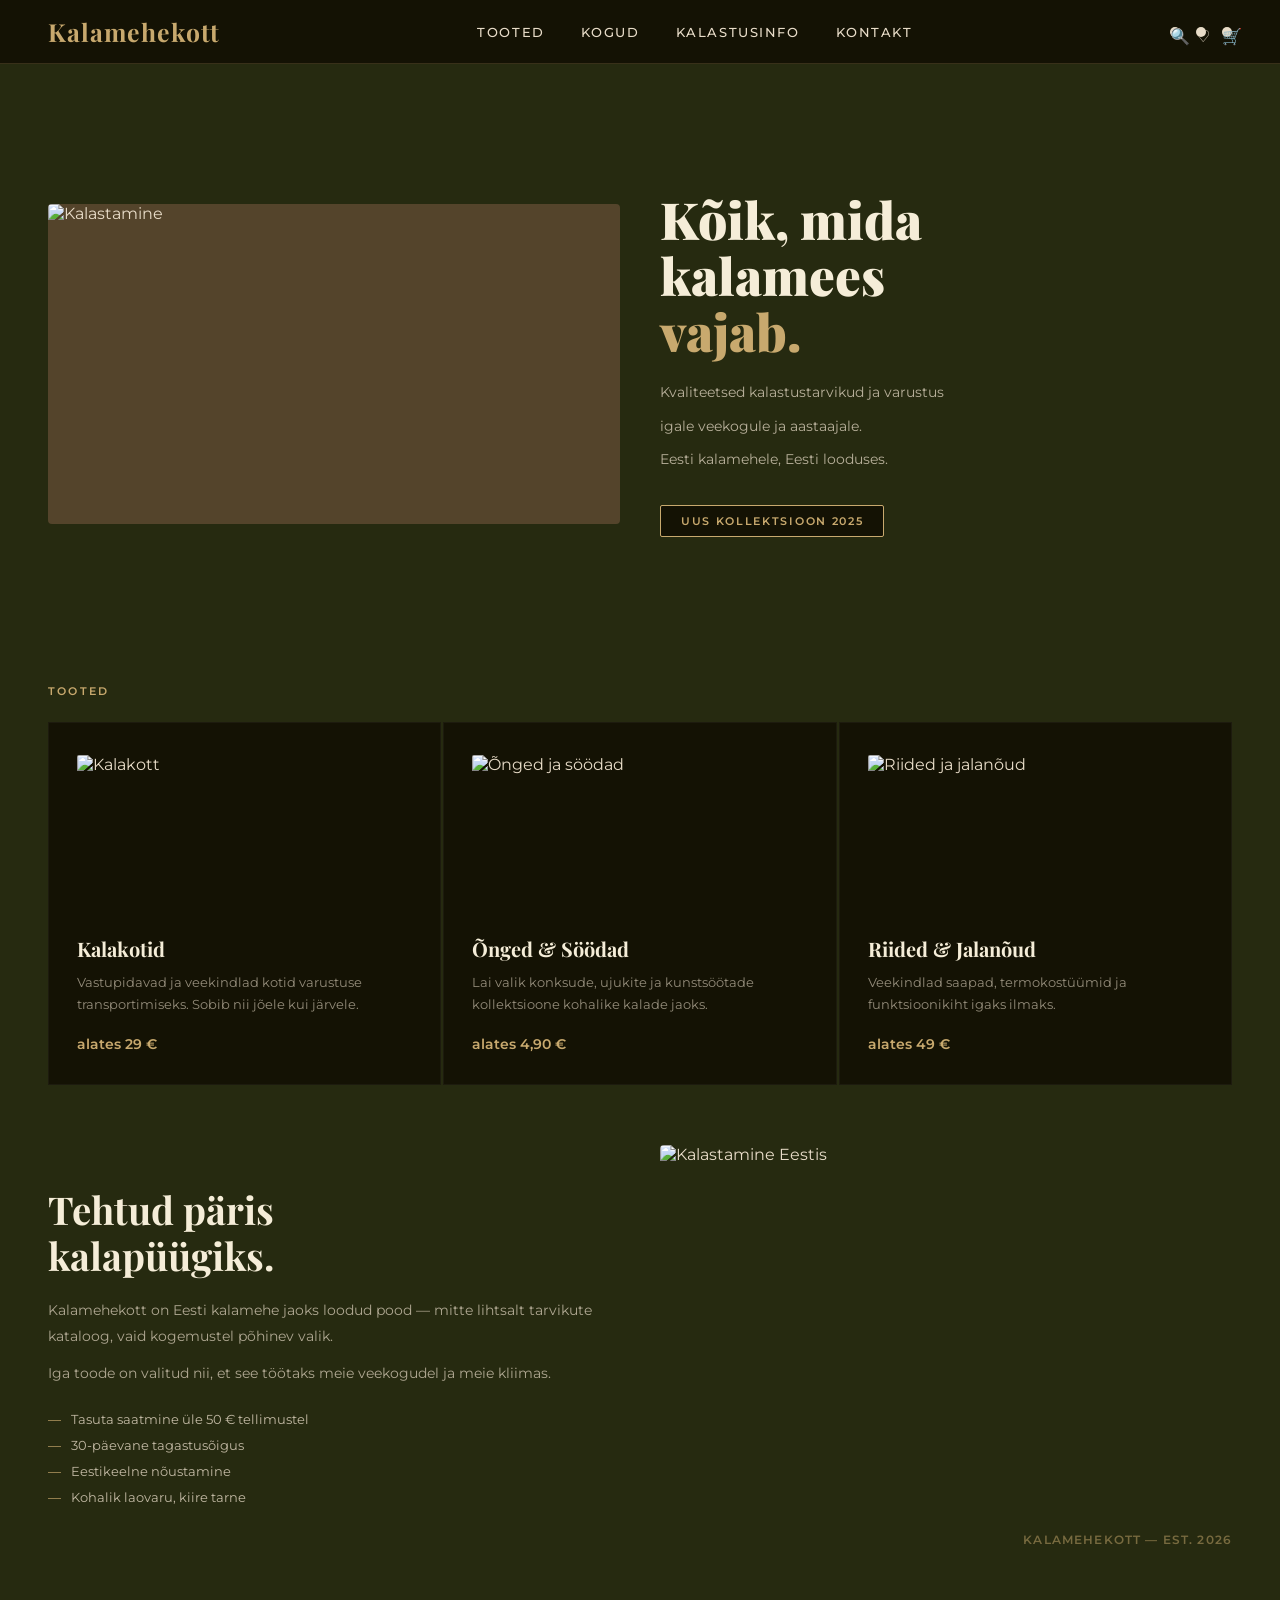
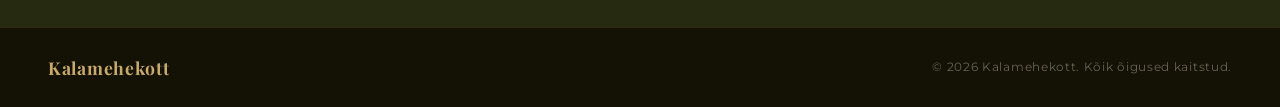
==== index.html @ 0aaa8348 "a" ====
<!DOCTYPE html>
<html lang="et">
<head>
  <meta charset="UTF-8">
  <meta name="viewport" content="width=device-width, initial-scale=1.0">
  <title>Kalamehekott</title>
  <link href="https://fonts.googleapis.com/css2?family=Playfair+Display:wght@400;700;900&family=Montserrat:wght@300;400;500;600&display=swap" rel="stylesheet">
  <link rel="stylesheet" href="style.css">
</head>
<body>

  <nav>
    <div class="logo">Kalamehekott</div>
    <ul class="nav-links">
      <li><a href="#">Tooted</a></li>
      <li><a href="#">Kogud</a></li>
      <li><a href="#">Kalastusinfo</a></li>
      <li><a href="#">Kontakt</a></li>
    </ul>
    <div class="nav-icons">
      <span title="Otsing">🔍</span>
      <span title="Lemmikud">♡</span>
      <span title="Ostukorv">🛒</span>
    </div>
  </nav>

  <section class="hero">
    <div class="hero-image">
      <img src="images/hero.jpg" alt="Kalastamine">
    </div>
    <div class="hero-text">
      <h1>Kõik, mida<br>kalamees<br><span>vajab.</span></h1>
      <p>Kvaliteetsed kalastustarvikud ja varustus</p>
      <p>igale veekogule ja aastaajale.</p>
      <p>Eesti kalamehele, Eesti looduses.</p>
      <span class="hero-badge">Uus kollektsioon 2025</span>
    </div>
  </section>

  <div class="section-label">Tooted</div>
  <div class="products">
    <div class="product-card">
      <span class="product-arrow">→</span>
      <img class="product-thumb" src="images/kalakott.jpg" alt="Kalakott">
      <h3>Kalakotid</h3>
      <p>Vastupidavad ja veekindlad kotid varustuse transportimiseks. Sobib nii jõele kui järvele.</p>
      <div class="product-price">alates 29 €</div>
    </div>

    <div class="product-card">
      <span class="product-arrow">→</span>
      <img class="product-thumb" src="images/onged.jpg" alt="Õnged ja söödad">
      <h3>Õnged & Söödad</h3>
      <p>Lai valik konksude, ujukite ja kunstsöötade kollektsioone kohalike kalade jaoks.</p>
      <div class="product-price">alates 4,90 €</div>
    </div>

    <div class="product-card">
      <span class="product-arrow">→</span>
      <img class="product-thumb" src="images/riided.jpg" alt="Riided ja jalanõud">
      <h3>Riided & Jalanõud</h3>
      <p>Veekindlad saapad, termokostüümid ja funktsioonikiht igaks ilmaks.</p>
      <div class="product-price">alates 49 €</div>
    </div>
  </div>

  <section class="feature">
    <div class="feature-text">
      <h2>Tehtud päris<br>kalapüügiks.</h2>
      <p>Kalamehekott on Eesti kalamehe jaoks loodud pood — mitte lihtsalt tarvikute kataloog, vaid kogemustel põhinev valik.</p>
      <p>Iga toode on valitud nii, et see töötaks meie veekogudel ja meie kliimas.</p>
      <ul class="feature-list">
        <li>Tasuta saatmine üle 50 € tellimustel</li>
        <li>30-päevane tagastusõigus</li>
        <li>Eestikeelne nõustamine</li>
        <li>Kohalik laovaru, kiire tarne</li>
      </ul>
    </div>

    <div>
      <div class="feature-image-wrap">
        <img src="images/kalastus.jpg" alt="Kalastamine Eestis">
      </div>
      <p class="feature-caption">Kalamehekott — Est. 2026</p>
    </div>
  </section>

  <footer>
    <div class="logo">Kalamehekott</div>
    <p>© 2026 Kalamehekott. Kõik õigused kaitstud.</p>
  </footer>

</body>
</html>
---- style.css ----
:root {
  --pitch-black: #141204;
  --dark-khaki: #262A10;
  --khaki-bg: #54442B;
  --accent-gold: #C8A96E;
  --light-cream: #F5EDD8;
  --text-light: #E8DCC8;
}

* {
  margin: 0;
  padding: 0;
  box-sizing: border-box;
}

body {
  background-color: var(--dark-khaki);
  color: var(--text-light);
  font-family: 'Montserrat', sans-serif;
  overflow-x: hidden;
}

nav {
  background: var(--pitch-black);
  display: flex;
  align-items: center;
  justify-content: space-between;
  padding: 0 48px;
  height: 64px;
  position: sticky;
  top: 0;
  z-index: 100;
  border-bottom: 1px solid rgba(200,169,110,0.2);
}

.logo {
  font-family: 'Playfair Display', serif;
  font-size: 1.55rem;
  font-weight: 700;
  color: var(--accent-gold);
  letter-spacing: 0.04em;
}

.nav-links {
  display: flex;
  gap: 36px;
  list-style: none;
}

.nav-links a {
  color: var(--text-light);
  text-decoration: none;
  font-size: 0.82rem;
  font-weight: 500;
  letter-spacing: 0.12em;
  text-transform: uppercase;
  transition: color 0.2s;
}

.nav-links a:hover {
  color: var(--accent-gold);
}

.nav-icons {
  display: flex;
  gap: 16px;
  align-items: center;
}

.nav-icons span {
  width: 10px;
  height: 10px;
  background: var(--text-light);
  border-radius: 50%;
  cursor: pointer;
  transition: background 0.2s;
}

.nav-icons span:hover {
  background: var(--accent-gold);
}

/* Hero */
.hero {
  display: grid;
  grid-template-columns: 1fr 1fr;
  min-height: 520px;
  margin: 40px 48px 0;
  gap: 40px;
  align-items: center;
}

.hero-image {
  background: var(--khaki-bg);
  border-radius: 4px;
  height: 320px;
  overflow: hidden;
}

.hero-image img {
  width: 100%;
  height: 100%;
  object-fit: cover;
  display: block;
}

.hero-text {
  padding: 16px 0;
}

.hero-text h1 {
  font-family: 'Playfair Display', serif;
  font-size: 3.2rem;
  font-weight: 900;
  line-height: 1.1;
  color: var(--light-cream);
  margin-bottom: 20px;
}

.hero-text h1 span {
  color: var(--accent-gold);
}

.hero-text p {
  font-size: 0.9rem;
  line-height: 1.8;
  color: rgba(232,220,200,0.75);
  margin-bottom: 8px;
}

.hero-badge {
  display: inline-block;
  margin-top: 24px;
  background: var(--pitch-black);
  border: 1px solid var(--accent-gold);
  color: var(--accent-gold);
  font-size: 0.7rem;
  font-weight: 600;
  letter-spacing: 0.15em;
  text-transform: uppercase;
  padding: 8px 20px;
  border-radius: 2px;
}

.section-label {
  font-size: 0.7rem;
  font-weight: 600;
  letter-spacing: 0.2em;
  text-transform: uppercase;
  color: var(--accent-gold);
  margin: 60px 48px 24px;
}

.products {
  display: grid;
  grid-template-columns: repeat(3, 1fr);
  gap: 2px;
  margin: 0 48px;
}

.product-card {
  background: var(--pitch-black);
  padding: 32px 28px;
  position: relative;
  cursor: pointer;
  transition: background 0.25s;
  border: 1px solid rgba(255,255,255,0.04);
}

.product-card:hover {
  background: #1a1800;
}

.product-card:hover .product-arrow {
  opacity: 1;
  transform: translateX(0);
}

.product-thumb {
  width: 100%;
  height: 160px;
  object-fit: cover;
  border-radius: 2px;
  margin-bottom: 20px;
  display: block;
}

.product-card h3 {
  font-family: 'Playfair Display', serif;
  font-size: 1.25rem;
  font-weight: 700;
  color: var(--light-cream);
  margin-bottom: 10px;
}

.product-card p {
  font-size: 0.8rem;
  line-height: 1.7;
  color: rgba(232,220,200,0.6);
}

.product-price {
  margin-top: 20px;
  font-size: 0.85rem;
  font-weight: 600;
  color: var(--accent-gold);
}

.product-arrow {
  position: absolute;
  top: 32px;
  right: 28px;
  color: var(--accent-gold);
  font-size: 1.2rem;
  opacity: 0;
  transform: translateX(-6px);
  transition: all 0.25s;
}

/* Feature section */
.feature {
  display: grid;
  grid-template-columns: 1fr 1fr;
  gap: 40px;
  margin: 60px 48px;
  align-items: center;
}

.feature-text h2 {
  font-family: 'Playfair Display', serif;
  font-size: 2.4rem;
  font-weight: 700;
  color: var(--light-cream);
  margin-bottom: 20px;
  line-height: 1.2;
}

.feature-text p {
  font-size: 0.85rem;
  line-height: 1.9;
  color: rgba(232,220,200,0.7);
  margin-bottom: 12px;
}

.feature-list {
  list-style: none;
  margin-top: 24px;
  display: flex;
  flex-direction: column;
  gap: 10px;
}

.feature-list li {
  font-size: 0.82rem;
  color: rgba(232,220,200,0.8);
  display: flex;
  align-items: center;
  gap: 10px;
}

.feature-list li::before {
  content: '—';
  color: var(--accent-gold);
}

.feature-image-wrap {
  border-radius: 4px;
  height: 380px;
  overflow: hidden;
  position: relative;
}

.feature-image-wrap img {
  width: 100%;
  height: 100%;
  object-fit: cover;
}

.feature-image-wrap::after {
  content: '';
  position: absolute;
  bottom: 0;
  left: 0;
  right: 0;
  height: 80px;
  background: linear-gradient(to top, var(--dark-khaki), transparent);
}

.feature-caption {
  text-align: right;
  margin-top: 8px;
  font-size: 0.72rem;
  font-weight: 600;
  letter-spacing: 0.1em;
  color: rgba(200,169,110,0.5);
  text-transform: uppercase;
}

/* Footer */
footer {
  background: var(--pitch-black);
  border-top: 1px solid rgba(200,169,110,0.15);
  padding: 28px 48px;
  display: flex;
  justify-content: space-between;
  align-items: center;
  margin-top: 80px;
}

footer .logo {
  font-size: 1.1rem;
}

footer p {
  font-size: 0.72rem;
  color: rgba(232,220,200,0.4);
  letter-spacing: 0.06em;
}
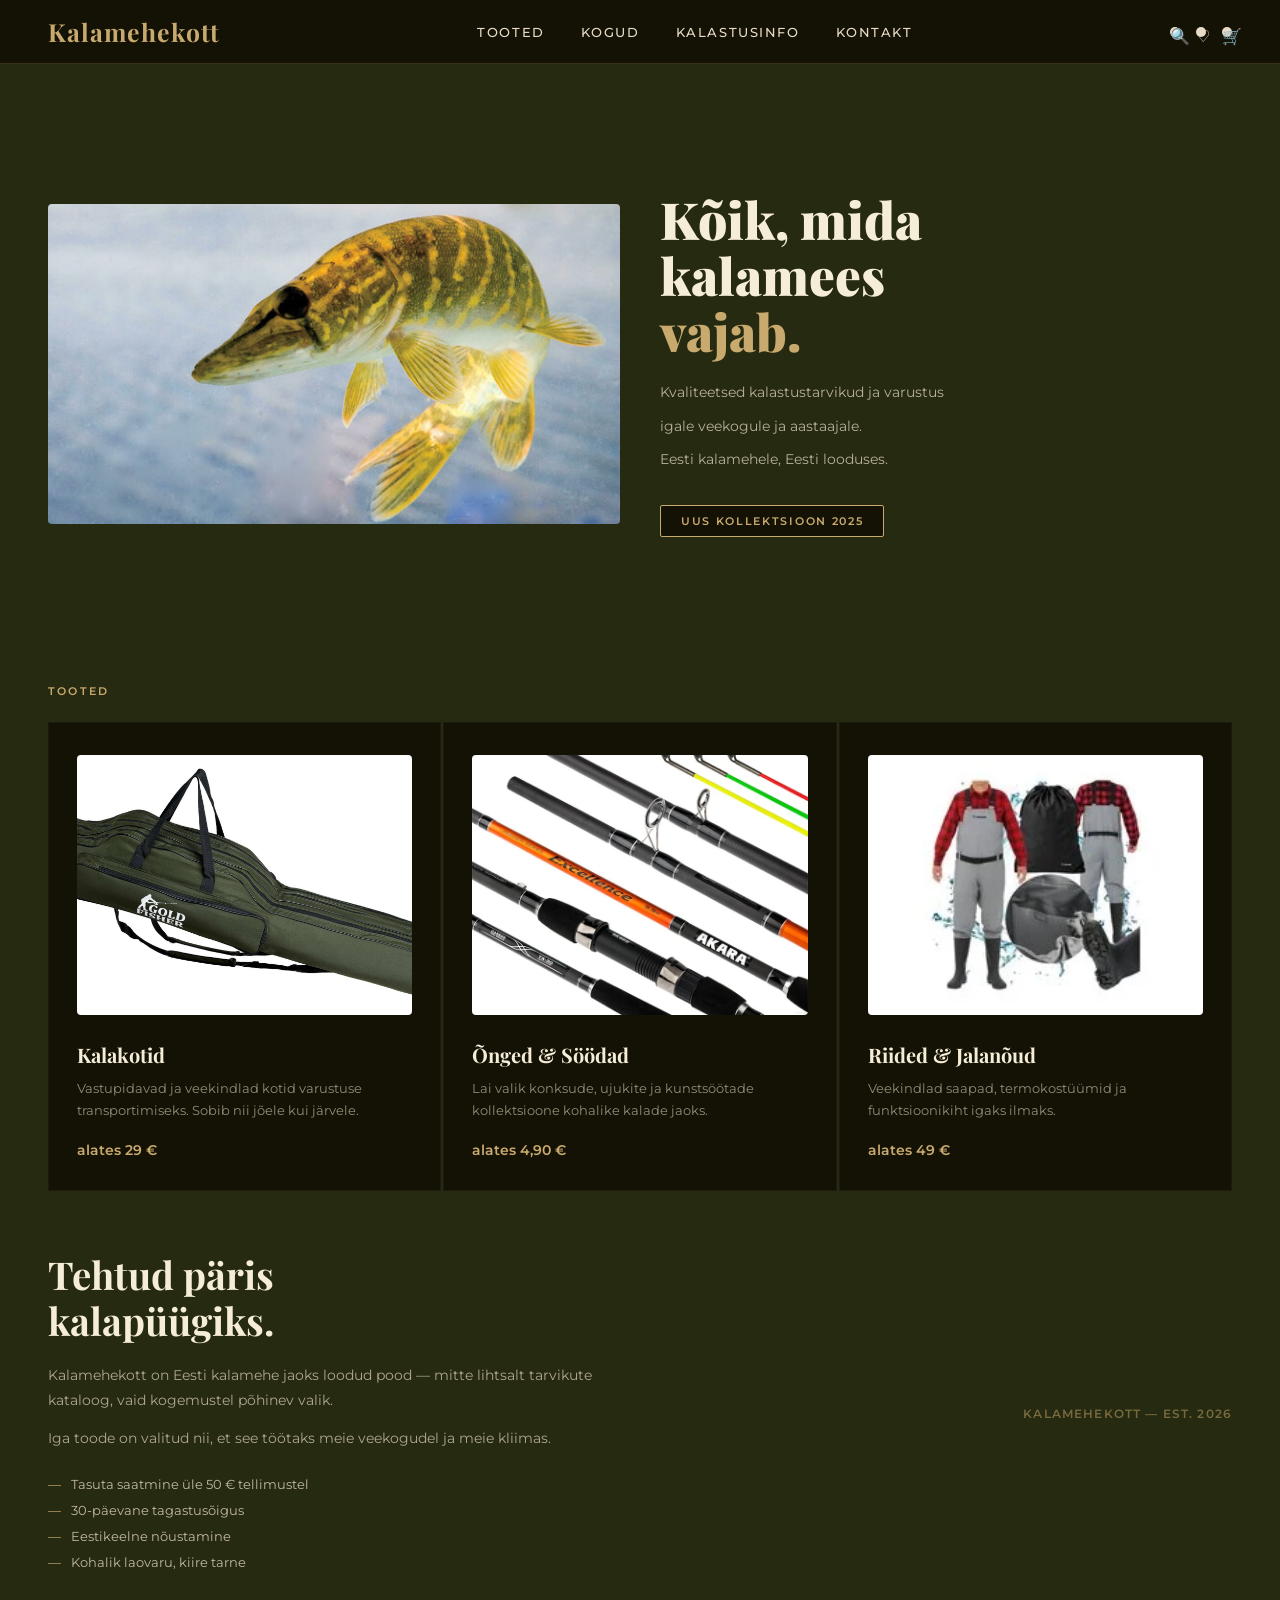
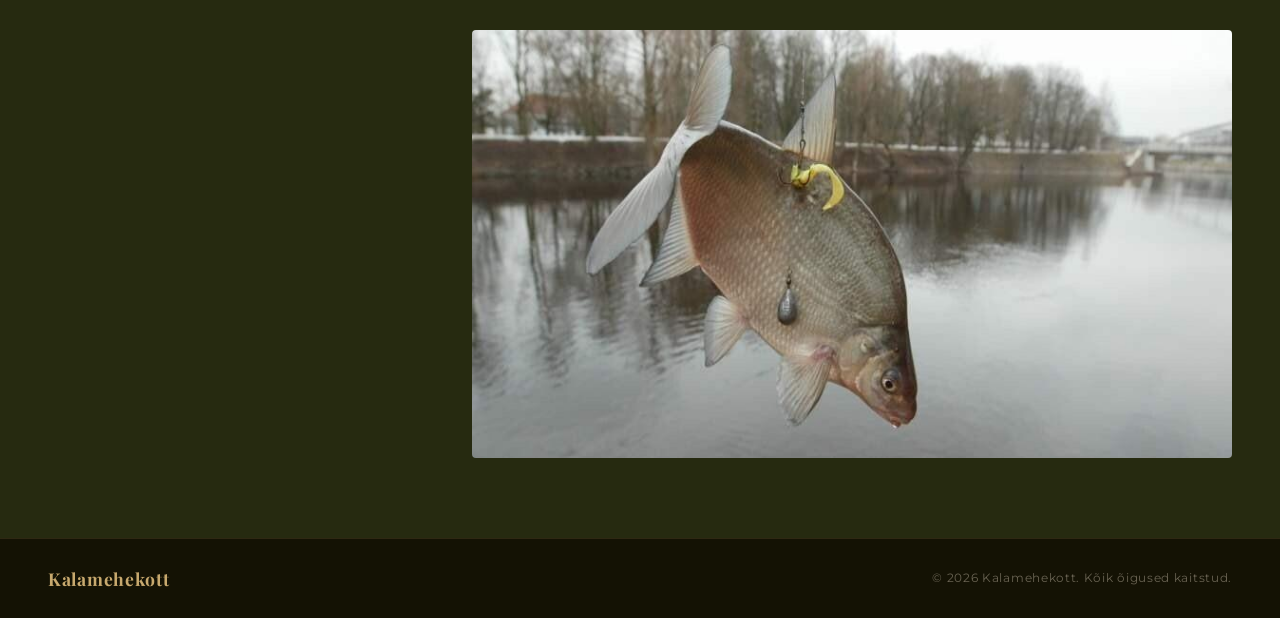
==== commit d18d21d0: "a" ====
--- a/index.html
+++ b/index.html
@@ -15,7 +15,7 @@
       <li><a href="#">Tooted</a></li>
       <li><a href="#">Kogud</a></li>
       <li><a href="#">Kalastusinfo</a></li>
-      <li><a href="#">Kontakt</a></li>
+      <li><a href="contact.html">Kontakt</a></li>
     </ul>
     <div class="nav-icons">
       <span title="Otsing">🔍</span>
@@ -26,7 +26,7 @@
 
   <section class="hero">
     <div class="hero-image">
-      <img src="images/hero.jpg" alt="Kalastamine">
+      <img src="assets/haug.png" alt="Kalastamine">
     </div>
     <div class="hero-text">
       <h1>Kõik, mida<br>kalamees<br><span>vajab.</span></h1>
@@ -41,7 +41,7 @@
   <div class="products">
     <div class="product-card">
       <span class="product-arrow">→</span>
-      <img class="product-thumb" src="images/kalakott.jpg" alt="Kalakott">
+      <img class="product-thumb" src="assets/ongekott.jpg" alt="Öngakott">
       <h3>Kalakotid</h3>
       <p>Vastupidavad ja veekindlad kotid varustuse transportimiseks. Sobib nii jõele kui järvele.</p>
       <div class="product-price">alates 29 €</div>
@@ -49,7 +49,7 @@
 
     <div class="product-card">
       <span class="product-arrow">→</span>
-      <img class="product-thumb" src="images/onged.jpg" alt="Õnged ja söödad">
+      <img class="product-thumb" src="assets/kalakott.png" alt="Kalakott">
       <h3>Õnged & Söödad</h3>
       <p>Lai valik konksude, ujukite ja kunstsöötade kollektsioone kohalike kalade jaoks.</p>
       <div class="product-price">alates 4,90 €</div>
@@ -57,7 +57,7 @@
 
     <div class="product-card">
       <span class="product-arrow">→</span>
-      <img class="product-thumb" src="images/riided.jpg" alt="Riided ja jalanõud">
+      <img class="product-thumb" src="assets/riidedjajalanoud.png" alt="Riided ja jalanõud">
       <h3>Riided & Jalanõud</h3>
       <p>Veekindlad saapad, termokostüümid ja funktsioonikiht igaks ilmaks.</p>
       <div class="product-price">alates 49 €</div>
@@ -78,11 +78,12 @@
     </div>
 
     <div>
-      <div class="feature-image-wrap">
-        <img src="images/kalastus.jpg" alt="Kalastamine Eestis">
-      </div>
       <p class="feature-caption">Kalamehekott — Est. 2026</p>
     </div>
+  </section>
+
+  <section class="latikas-section">
+    <img src="assets/latikas.png" alt="Latikas">
   </section>
 
   <footer>
--- a/style.css
+++ b/style.css
@@ -91,7 +91,7 @@
 }
 
 .hero-image {
-  background: var(--khaki-bg);
+  background: var(--dark-khaki);
   border-radius: 4px;
   height: 320px;
   overflow: hidden;
@@ -178,12 +178,27 @@
 
 .product-thumb {
   width: 100%;
-  height: 160px;
+  height: 260px;
   object-fit: cover;
-  border-radius: 2px;
-  margin-bottom: 20px;
+  border-radius: 4px;
+  margin-bottom: 26px;
   display: block;
 }
+
+.latikas-section {
+  margin: 40px 48px;
+  display: flex;
+  justify-content: flex-end;
+}
+
+.latikas-section img {
+  width: 100%;
+  max-width: 760px;
+  border-radius: 4px;
+  object-fit: cover;
+  display: block;
+}
+
 
 .product-card h3 {
   font-family: 'Playfair Display', serif;
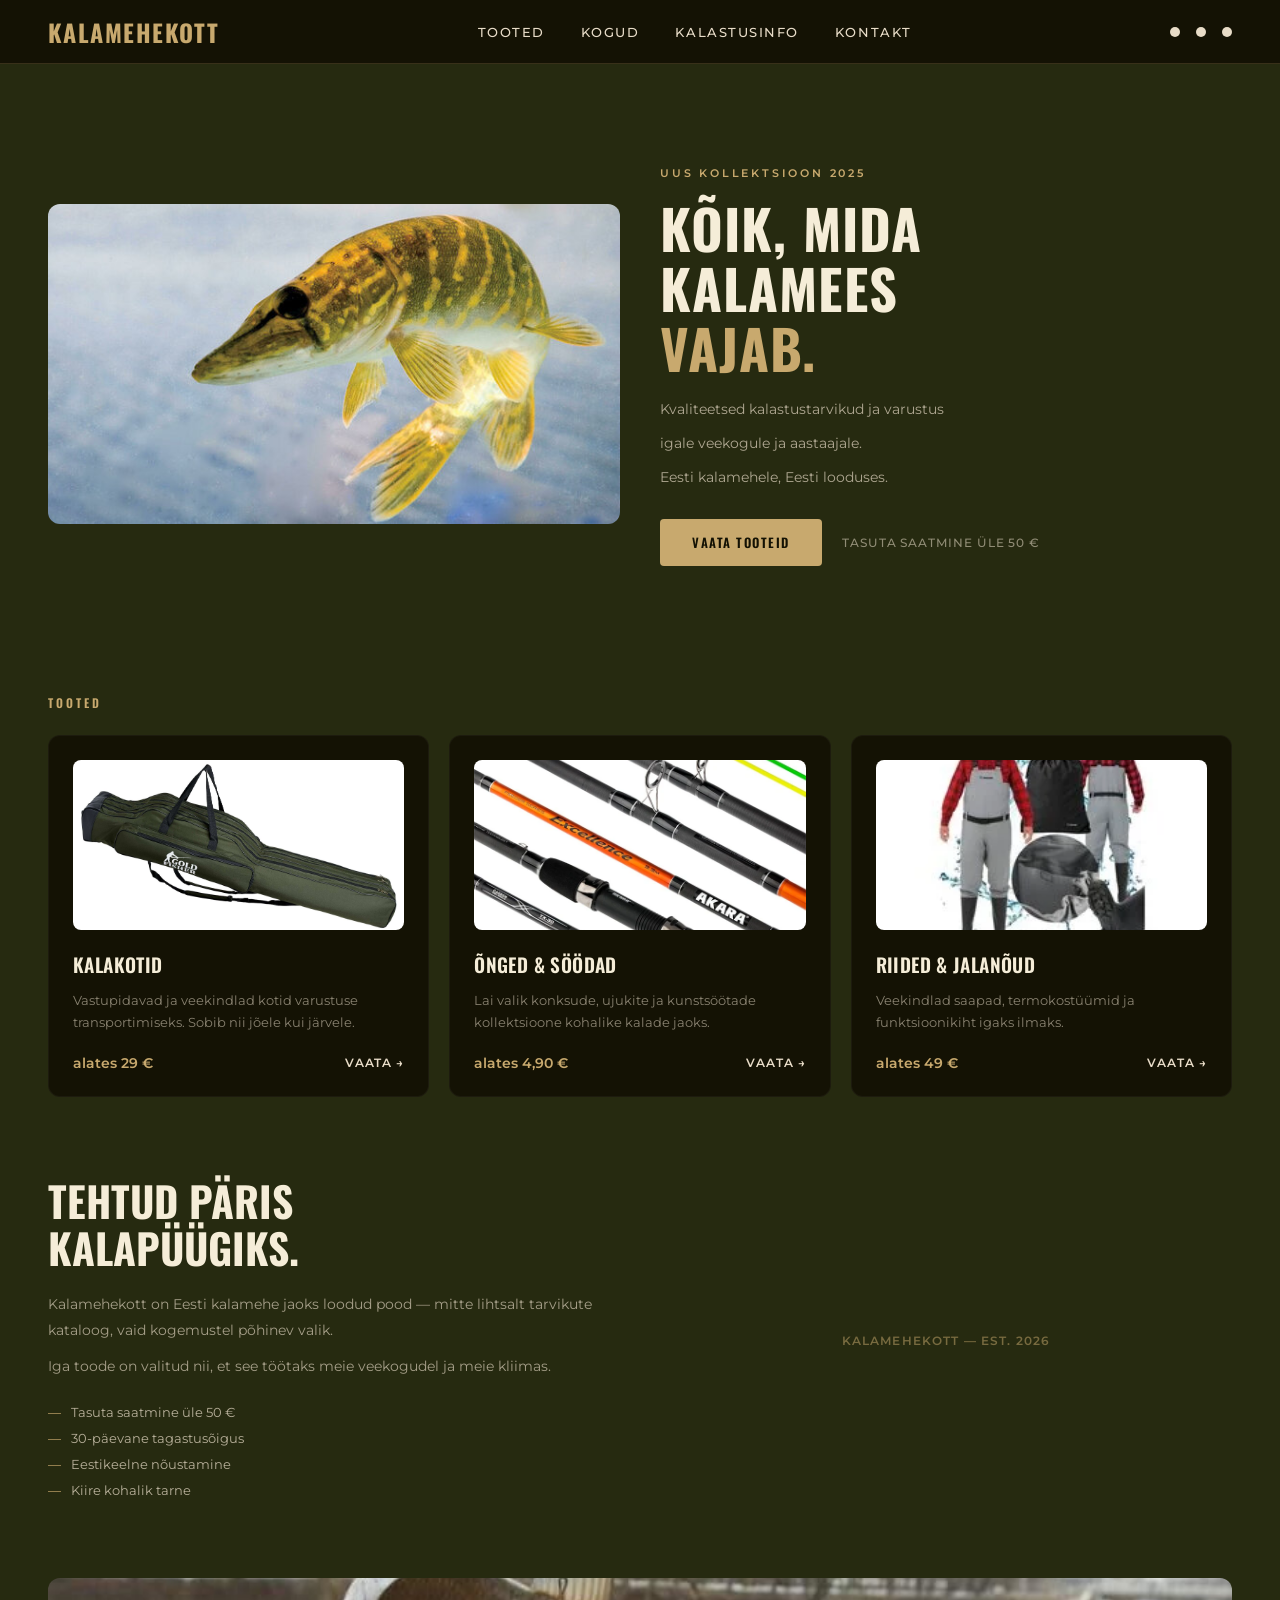
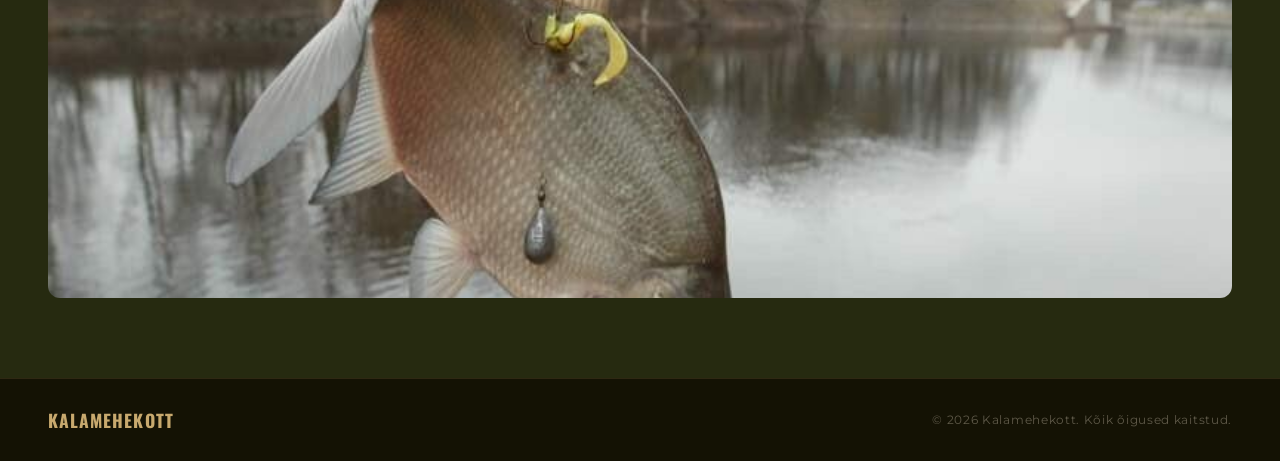
==== commit 3823b163: "a" ====
--- a/index.html
+++ b/index.html
@@ -4,7 +4,7 @@
   <meta charset="UTF-8">
   <meta name="viewport" content="width=device-width, initial-scale=1.0">
   <title>Kalamehekott</title>
-  <link href="https://fonts.googleapis.com/css2?family=Playfair+Display:wght@400;700;900&family=Montserrat:wght@300;400;500;600&display=swap" rel="stylesheet">
+  <link href="https://fonts.googleapis.com/css2?family=Oswald:wght@400;500;600;700;800&family=Montserrat:wght@300;400;500;600&display=swap" rel="stylesheet">
   <link rel="stylesheet" href="style.css">
 </head>
 <body>
@@ -18,9 +18,9 @@
       <li><a href="contact.html">Kontakt</a></li>
     </ul>
     <div class="nav-icons">
-      <span title="Otsing">🔍</span>
-      <span title="Lemmikud">♡</span>
-      <span title="Ostukorv">🛒</span>
+      <span title="Otsing"></span>
+      <span title="Lemmikud"></span>
+      <span title="Ostukorv"></span>
     </div>
   </nav>
 
@@ -29,11 +29,15 @@
       <img src="assets/haug.png" alt="Kalastamine">
     </div>
     <div class="hero-text">
+      <span class="hero-eyebrow">Uus kollektsioon 2025</span>
       <h1>Kõik, mida<br>kalamees<br><span>vajab.</span></h1>
       <p>Kvaliteetsed kalastustarvikud ja varustus</p>
       <p>igale veekogule ja aastaajale.</p>
       <p>Eesti kalamehele, Eesti looduses.</p>
-      <span class="hero-badge">Uus kollektsioon 2025</span>
+      <div class="hero-actions">
+        <a href="#" class="btn-primary">Vaata tooteid</a>
+        <span class="hero-badge">Tasuta saatmine üle 50 €</span>
+      </div>
     </div>
   </section>
 
@@ -41,26 +45,41 @@
   <div class="products">
     <div class="product-card">
       <span class="product-arrow">→</span>
-      <img class="product-thumb" src="assets/ongekott.jpg" alt="Öngakott">
+      <div class="product-thumb-wrap">
+        <img class="product-thumb" src="assets/ongekott.jpg" alt="Öngakott">
+      </div>
       <h3>Kalakotid</h3>
       <p>Vastupidavad ja veekindlad kotid varustuse transportimiseks. Sobib nii jõele kui järvele.</p>
-      <div class="product-price">alates 29 €</div>
+      <div class="product-footer">
+        <div class="product-price">alates 29 €</div>
+        <a href="#" class="product-link">Vaata →</a>
+      </div>
     </div>
 
     <div class="product-card">
       <span class="product-arrow">→</span>
-      <img class="product-thumb" src="assets/kalakott.png" alt="Kalakott">
+      <div class="product-thumb-wrap">
+        <img class="product-thumb" src="assets/kalakott.png" alt="Kalakott">
+      </div>
       <h3>Õnged & Söödad</h3>
       <p>Lai valik konksude, ujukite ja kunstsöötade kollektsioone kohalike kalade jaoks.</p>
-      <div class="product-price">alates 4,90 €</div>
+      <div class="product-footer">
+        <div class="product-price">alates 4,90 €</div>
+        <a href="#" class="product-link">Vaata →</a>
+      </div>
     </div>
 
     <div class="product-card">
       <span class="product-arrow">→</span>
-      <img class="product-thumb" src="assets/riidedjajalanoud.png" alt="Riided ja jalanõud">
+      <div class="product-thumb-wrap">
+        <img class="product-thumb" src="assets/riidedjajalanoud.png" alt="Riided ja jalanõud">
+      </div>
       <h3>Riided & Jalanõud</h3>
       <p>Veekindlad saapad, termokostüümid ja funktsioonikiht igaks ilmaks.</p>
-      <div class="product-price">alates 49 €</div>
+      <div class="product-footer">
+        <div class="product-price">alates 49 €</div>
+        <a href="#" class="product-link">Vaata →</a>
+      </div>
     </div>
   </div>
 
@@ -70,14 +89,13 @@
       <p>Kalamehekott on Eesti kalamehe jaoks loodud pood — mitte lihtsalt tarvikute kataloog, vaid kogemustel põhinev valik.</p>
       <p>Iga toode on valitud nii, et see töötaks meie veekogudel ja meie kliimas.</p>
       <ul class="feature-list">
-        <li>Tasuta saatmine üle 50 € tellimustel</li>
+        <li>Tasuta saatmine üle 50 €</li>
         <li>30-päevane tagastusõigus</li>
         <li>Eestikeelne nõustamine</li>
-        <li>Kohalik laovaru, kiire tarne</li>
+        <li>Kiire kohalik tarne</li>
       </ul>
     </div>
-
-    <div>
+    <div class="feature-right">
       <p class="feature-caption">Kalamehekott — Est. 2026</p>
     </div>
   </section>
--- a/style.css
+++ b/style.css
@@ -1,12 +1,18 @@
+/* ================================
+   VÄRVID (Figma stiilijuhendist)
+   ================================ */
 :root {
   --pitch-black: #141204;
-  --dark-khaki: #262A10;
-  --khaki-bg: #54442B;
+  --dark-khaki:  #262A10;
+  --khaki-bg:    #54442B;
   --accent-gold: #C8A96E;
   --light-cream: #F5EDD8;
-  --text-light: #E8DCC8;
-}
-
+  --text-light:  #E8DCC8;
+}
+
+/* ================================
+   PÕHI
+   ================================ */
 * {
   margin: 0;
   padding: 0;
@@ -20,6 +26,11 @@
   overflow-x: hidden;
 }
 
+img { max-width: 100%; }
+
+/* ================================
+   NAVIGATSIOON
+   ================================ */
 nav {
   background: var(--pitch-black);
   display: flex;
@@ -30,15 +41,16 @@
   position: sticky;
   top: 0;
   z-index: 100;
-  border-bottom: 1px solid rgba(200,169,110,0.2);
+  border-bottom: 1px solid rgba(200, 169, 110, 0.2);
 }
 
 .logo {
-  font-family: 'Playfair Display', serif;
-  font-size: 1.55rem;
+  font-family: 'Oswald', sans-serif;
+  font-size: 1.5rem;
   font-weight: 700;
-  color: var(--accent-gold);
-  letter-spacing: 0.04em;
+  letter-spacing: 0.06em;
+  text-transform: uppercase;
+  color: var(--accent-gold);
 }
 
 .nav-links {
@@ -50,14 +62,15 @@
 .nav-links a {
   color: var(--text-light);
   text-decoration: none;
-  font-size: 0.82rem;
+  font-size: 0.8rem;
   font-weight: 500;
   letter-spacing: 0.12em;
   text-transform: uppercase;
   transition: color 0.2s;
 }
 
-.nav-links a:hover {
+.nav-links a:hover,
+.nav-links a.active {
   color: var(--accent-gold);
 }
 
@@ -80,7 +93,9 @@
   background: var(--accent-gold);
 }
 
-/* Hero */
+/* ================================
+   HERO SEKTSIOON
+   ================================ */
 .hero {
   display: grid;
   grid-template-columns: 1fr 1fr;
@@ -91,8 +106,8 @@
 }
 
 .hero-image {
-  background: var(--dark-khaki);
-  border-radius: 4px;
+  background: var(--khaki-bg);
+  border-radius: 12px;
   height: 320px;
   overflow: hidden;
 }
@@ -108,11 +123,23 @@
   padding: 16px 0;
 }
 
+.hero-eyebrow {
+  display: inline-block;
+  margin-bottom: 18px;
+  font-size: 0.7rem;
+  font-weight: 600;
+  letter-spacing: 0.25em;
+  text-transform: uppercase;
+  color: var(--accent-gold);
+}
+
 .hero-text h1 {
-  font-family: 'Playfair Display', serif;
-  font-size: 3.2rem;
-  font-weight: 900;
+  font-family: 'Oswald', sans-serif;
+  font-size: 3.4rem;
+  font-weight: 700;
+  text-transform: uppercase;
   line-height: 1.1;
+  letter-spacing: 0.02em;
   color: var(--light-cream);
   margin-bottom: 20px;
 }
@@ -124,51 +151,82 @@
 .hero-text p {
   font-size: 0.9rem;
   line-height: 1.8;
-  color: rgba(232,220,200,0.75);
+  color: rgba(232, 220, 200, 0.7);
   margin-bottom: 8px;
 }
 
+.hero-actions {
+  margin-top: 28px;
+  display: flex;
+  align-items: center;
+  gap: 20px;
+  flex-wrap: wrap;
+}
+
+.btn-primary {
+  display: inline-block;
+  background: var(--accent-gold);
+  color: var(--pitch-black);
+  font-family: 'Oswald', sans-serif;
+  font-size: 0.8rem;
+  font-weight: 600;
+  letter-spacing: 0.12em;
+  text-transform: uppercase;
+  text-decoration: none;
+  padding: 14px 32px;
+  border-radius: 4px;
+  transition: transform 0.2s, box-shadow 0.2s;
+}
+
+.btn-primary:hover {
+  transform: translateY(-2px);
+  box-shadow: 0 8px 24px rgba(200, 169, 110, 0.25);
+}
+
 .hero-badge {
-  display: inline-block;
-  margin-top: 24px;
-  background: var(--pitch-black);
-  border: 1px solid var(--accent-gold);
-  color: var(--accent-gold);
-  font-size: 0.7rem;
-  font-weight: 600;
-  letter-spacing: 0.15em;
-  text-transform: uppercase;
-  padding: 8px 20px;
-  border-radius: 2px;
-}
-
+  font-size: 0.72rem;
+  font-weight: 500;
+  letter-spacing: 0.08em;
+  text-transform: uppercase;
+  color: rgba(232, 220, 200, 0.55);
+}
+
+/* ================================
+   SEKTSIOONI PEALKIRI
+   ================================ */
 .section-label {
-  font-size: 0.7rem;
-  font-weight: 600;
-  letter-spacing: 0.2em;
-  text-transform: uppercase;
-  color: var(--accent-gold);
-  margin: 60px 48px 24px;
-}
-
+  font-family: 'Oswald', sans-serif;
+  font-size: 0.75rem;
+  font-weight: 600;
+  letter-spacing: 0.25em;
+  text-transform: uppercase;
+  color: var(--accent-gold);
+  margin: 70px 48px 24px;
+}
+
+/* ================================
+   TOOTEKAARDID
+   ================================ */
 .products {
   display: grid;
   grid-template-columns: repeat(3, 1fr);
-  gap: 2px;
+  gap: 20px;
   margin: 0 48px;
 }
 
 .product-card {
   background: var(--pitch-black);
-  padding: 32px 28px;
+  border-radius: 12px;
+  padding: 24px;
   position: relative;
   cursor: pointer;
-  transition: background 0.25s;
-  border: 1px solid rgba(255,255,255,0.04);
+  transition: transform 0.25s, box-shadow 0.25s;
+  border: 1px solid rgba(255, 255, 255, 0.04);
 }
 
 .product-card:hover {
-  background: #1a1800;
+  transform: translateY(-6px);
+  box-shadow: 0 16px 40px rgba(0, 0, 0, 0.4);
 }
 
 .product-card:hover .product-arrow {
@@ -176,85 +234,107 @@
   transform: translateX(0);
 }
 
+.product-thumb-wrap {
+  width: 100%;
+  height: 170px;
+  border-radius: 8px;
+  overflow: hidden;
+  margin-bottom: 20px;
+  background: var(--khaki-bg);
+}
+
 .product-thumb {
   width: 100%;
-  height: 260px;
-  object-fit: cover;
-  border-radius: 4px;
-  margin-bottom: 26px;
-  display: block;
-}
-
-.latikas-section {
-  margin: 40px 48px;
-  display: flex;
-  justify-content: flex-end;
-}
-
-.latikas-section img {
-  width: 100%;
-  max-width: 760px;
-  border-radius: 4px;
+  height: 100%;
   object-fit: cover;
   display: block;
-}
-
+  transition: transform 0.4s;
+}
+
+.product-card:hover .product-thumb {
+  transform: scale(1.05);
+}
 
 .product-card h3 {
-  font-family: 'Playfair Display', serif;
-  font-size: 1.25rem;
-  font-weight: 700;
+  font-family: 'Oswald', sans-serif;
+  font-size: 1.2rem;
+  font-weight: 600;
+  text-transform: uppercase;
+  letter-spacing: 0.02em;
   color: var(--light-cream);
   margin-bottom: 10px;
 }
 
 .product-card p {
-  font-size: 0.8rem;
+  font-size: 0.82rem;
   line-height: 1.7;
-  color: rgba(232,220,200,0.6);
+  color: rgba(232, 220, 200, 0.55);
+}
+
+.product-footer {
+  margin-top: 20px;
+  display: flex;
+  align-items: center;
+  justify-content: space-between;
 }
 
 .product-price {
-  margin-top: 20px;
-  font-size: 0.85rem;
-  font-weight: 600;
+  font-size: 0.9rem;
+  font-weight: 600;
+  color: var(--accent-gold);
+}
+
+.product-link {
+  font-size: 0.75rem;
+  font-weight: 600;
+  letter-spacing: 0.08em;
+  text-transform: uppercase;
+  color: var(--text-light);
+  text-decoration: none;
+  transition: color 0.2s;
+}
+
+.product-link:hover {
   color: var(--accent-gold);
 }
 
 .product-arrow {
   position: absolute;
-  top: 32px;
-  right: 28px;
-  color: var(--accent-gold);
-  font-size: 1.2rem;
+  top: 24px;
+  right: 24px;
+  color: var(--accent-gold);
+  font-size: 1.1rem;
   opacity: 0;
   transform: translateX(-6px);
   transition: all 0.25s;
 }
 
-/* Feature section */
+/* ================================
+   INFO SEKTSIOON
+   ================================ */
 .feature {
   display: grid;
   grid-template-columns: 1fr 1fr;
   gap: 40px;
-  margin: 60px 48px;
+  margin: 80px 48px;
   align-items: center;
 }
 
 .feature-text h2 {
-  font-family: 'Playfair Display', serif;
-  font-size: 2.4rem;
+  font-family: 'Oswald', sans-serif;
+  font-size: 2.6rem;
   font-weight: 700;
+  text-transform: uppercase;
   color: var(--light-cream);
   margin-bottom: 20px;
-  line-height: 1.2;
+  line-height: 1.15;
 }
 
 .feature-text p {
   font-size: 0.85rem;
   line-height: 1.9;
-  color: rgba(232,220,200,0.7);
-  margin-bottom: 12px;
+  color: rgba(232, 220, 200, 0.65);
+  margin-bottom: 10px;
 }
 
 .feature-list {
@@ -267,7 +347,7 @@
 
 .feature-list li {
   font-size: 0.82rem;
-  color: rgba(232,220,200,0.8);
+  color: rgba(232, 220, 200, 0.75);
   display: flex;
   align-items: center;
   gap: 10px;
@@ -276,10 +356,18 @@
 .feature-list li::before {
   content: '—';
   color: var(--accent-gold);
+  flex-shrink: 0;
+}
+
+.feature-right {
+  display: flex;
+  align-items: center;
+  justify-content: center;
+  height: 100%;
 }
 
 .feature-image-wrap {
-  border-radius: 4px;
+  border-radius: 12px;
   height: 380px;
   overflow: hidden;
   position: relative;
@@ -289,6 +377,7 @@
   width: 100%;
   height: 100%;
   object-fit: cover;
+  display: block;
 }
 
 .feature-image-wrap::after {
@@ -307,14 +396,33 @@
   font-size: 0.72rem;
   font-weight: 600;
   letter-spacing: 0.1em;
-  color: rgba(200,169,110,0.5);
-  text-transform: uppercase;
-}
-
-/* Footer */
+  color: rgba(200, 169, 110, 0.5);
+  text-transform: uppercase;
+}
+
+/* ================================
+   LATIKAS SEKTSIOON
+   ================================ */
+.latikas-section {
+  margin: 0 48px 80px;
+  border-radius: 12px;
+  overflow: hidden;
+  background: var(--khaki-bg);
+}
+
+.latikas-section img {
+  width: 100%;
+  display: block;
+  object-fit: cover;
+  max-height: 320px;
+}
+
+/* ================================
+   FOOTER
+   ================================ */
 footer {
   background: var(--pitch-black);
-  border-top: 1px solid rgba(200,169,110,0.15);
+  border-top: 1px solid rgba(200, 169, 110, 0.15);
   padding: 28px 48px;
   display: flex;
   justify-content: space-between;
@@ -328,6 +436,231 @@
 
 footer p {
   font-size: 0.72rem;
-  color: rgba(232,220,200,0.4);
+  color: rgba(232, 220, 200, 0.35);
   letter-spacing: 0.06em;
+}
+
+/* ================================
+   KALASTUSINFO LEHT
+   ================================ */
+.page-header {
+  margin: 60px 48px 40px;
+  text-align: center;
+}
+
+.page-header span {
+  font-size: 0.7rem;
+  font-weight: 600;
+  letter-spacing: 0.25em;
+  text-transform: uppercase;
+  color: var(--accent-gold);
+}
+
+.page-header h1 {
+  font-family: 'Oswald', sans-serif;
+  font-size: 2.8rem;
+  font-weight: 700;
+  text-transform: uppercase;
+  color: var(--light-cream);
+  margin-top: 12px;
+}
+
+.page-header p {
+  margin-top: 14px;
+  font-size: 0.9rem;
+  color: rgba(232, 220, 200, 0.6);
+  max-width: 560px;
+  margin-left: auto;
+  margin-right: auto;
+  line-height: 1.8;
+}
+
+.info-grid {
+  display: grid;
+  grid-template-columns: repeat(3, 1fr);
+  gap: 20px;
+  margin: 0 48px 80px;
+}
+
+.info-card {
+  background: var(--pitch-black);
+  border-radius: 12px;
+  padding: 28px;
+  border: 1px solid rgba(255, 255, 255, 0.04);
+  transition: transform 0.25s, box-shadow 0.25s;
+}
+
+.info-card:hover {
+  transform: translateY(-6px);
+  box-shadow: 0 16px 40px rgba(0, 0, 0, 0.4);
+}
+
+.info-card .info-icon {
+  font-size: 1.8rem;
+  margin-bottom: 16px;
+  display: block;
+}
+
+.info-card h3 {
+  font-family: 'Oswald', sans-serif;
+  font-size: 1.1rem;
+  font-weight: 600;
+  text-transform: uppercase;
+  letter-spacing: 0.02em;
+  color: var(--light-cream);
+  margin-bottom: 10px;
+}
+
+.info-card p {
+  font-size: 0.85rem;
+  line-height: 1.8;
+  color: rgba(232, 220, 200, 0.6);
+}
+
+.season-table-wrap {
+  margin: 0 48px 80px;
+  background: var(--pitch-black);
+  border-radius: 12px;
+  overflow: hidden;
+  border: 1px solid rgba(255, 255, 255, 0.04);
+}
+
+.season-table-wrap table {
+  width: 100%;
+  border-collapse: collapse;
+}
+
+.season-table-wrap th,
+.season-table-wrap td {
+  padding: 16px 24px;
+  text-align: left;
+  font-size: 0.85rem;
+}
+
+.season-table-wrap th {
+  font-family: 'Oswald', sans-serif;
+  font-weight: 600;
+  letter-spacing: 0.08em;
+  text-transform: uppercase;
+  font-size: 0.72rem;
+  color: var(--accent-gold);
+  background: rgba(200, 169, 110, 0.06);
+}
+
+.season-table-wrap td {
+  color: rgba(232, 220, 200, 0.75);
+  border-top: 1px solid rgba(255, 255, 255, 0.04);
+}
+
+.season-status {
+  display: inline-block;
+  padding: 4px 12px;
+  border-radius: 100px;
+  font-size: 0.7rem;
+  font-weight: 600;
+  letter-spacing: 0.06em;
+  text-transform: uppercase;
+}
+
+.season-status.open {
+  background: rgba(120, 180, 110, 0.15);
+  color: #9fcf95;
+}
+
+.season-status.closed {
+  background: rgba(200, 100, 90, 0.15);
+  color: #e0a39a;
+}
+
+.tips-section {
+  margin: 0 48px 80px;
+}
+
+.tips-section h2 {
+  font-family: 'Oswald', sans-serif;
+  font-size: 1.8rem;
+  font-weight: 700;
+  text-transform: uppercase;
+  color: var(--light-cream);
+  margin-bottom: 28px;
+}
+
+.tips-list {
+  display: grid;
+  grid-template-columns: repeat(2, 1fr);
+  gap: 20px;
+}
+
+.tip-item {
+  display: flex;
+  gap: 16px;
+  background: var(--pitch-black);
+  border-radius: 12px;
+  padding: 24px;
+  border: 1px solid rgba(255, 255, 255, 0.04);
+}
+
+.tip-number {
+  font-family: 'Oswald', sans-serif;
+  font-size: 1.6rem;
+  font-weight: 700;
+  color: var(--accent-gold);
+  flex-shrink: 0;
+}
+
+.tip-item h4 {
+  font-family: 'Oswald', sans-serif;
+  font-size: 1rem;
+  font-weight: 600;
+  text-transform: uppercase;
+  color: var(--light-cream);
+  margin-bottom: 6px;
+}
+
+.tip-item p {
+  font-size: 0.82rem;
+  line-height: 1.7;
+  color: rgba(232, 220, 200, 0.6);
+}
+
+/* ================================
+   ANIMATSIOONID
+   ================================ */
+.reveal {
+  opacity: 0;
+  transform: translateY(24px);
+  animation: reveal 0.7s ease forwards;
+}
+
+@keyframes reveal {
+  to {
+    opacity: 1;
+    transform: translateY(0);
+  }
+}
+
+.hero { animation-delay: 0.1s; }
+.product-card:nth-child(1) { animation: reveal 0.6s 0.2s ease forwards; opacity: 0; }
+.product-card:nth-child(2) { animation: reveal 0.6s 0.35s ease forwards; opacity: 0; }
+.product-card:nth-child(3) { animation: reveal 0.6s 0.5s ease forwards; opacity: 0; }
+
+/* ================================
+   RESPONSIIVSUS
+   ================================ */
+@media (max-width: 900px) {
+  .hero,
+  .feature,
+  .products,
+  .info-grid,
+  .tips-list {
+    grid-template-columns: 1fr;
+  }
+
+  .nav-links {
+    display: none;
+  }
+
+  .hero-text h1 {
+    font-size: 2.4rem;
+  }
 }
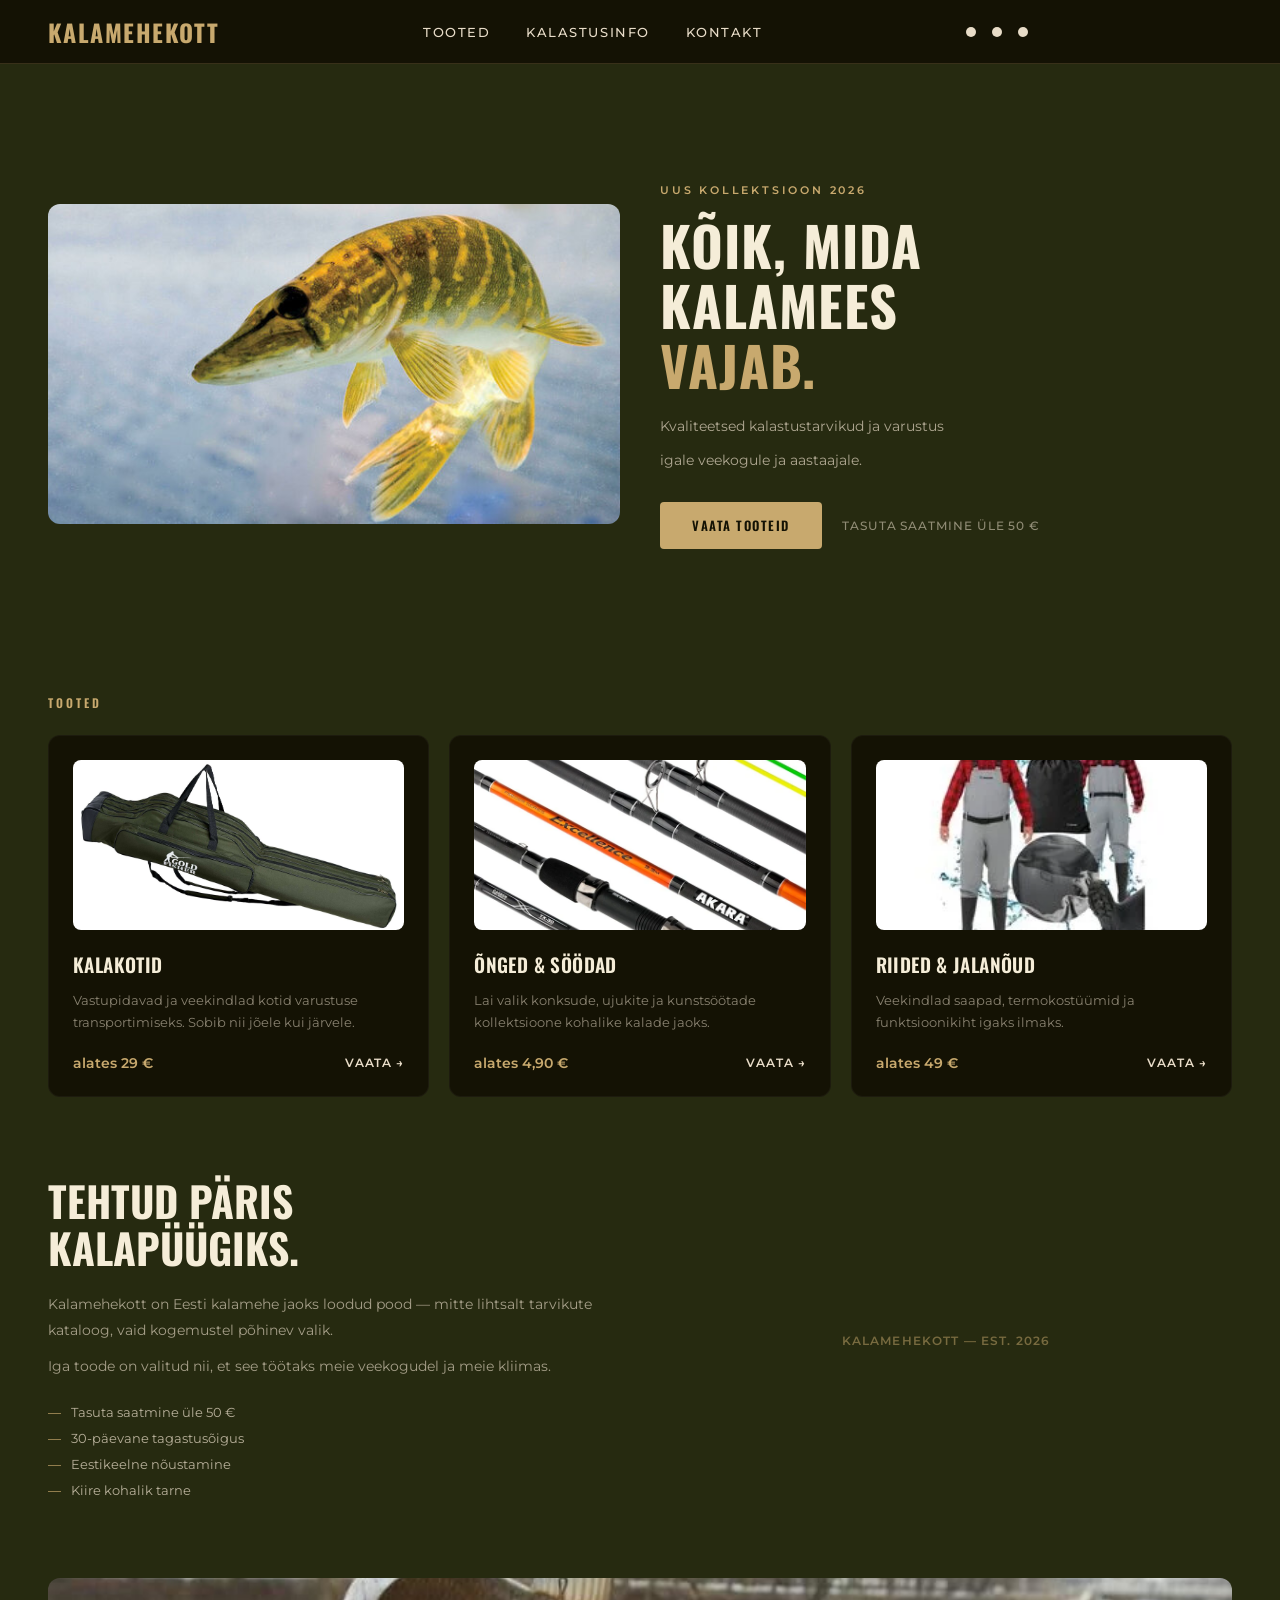
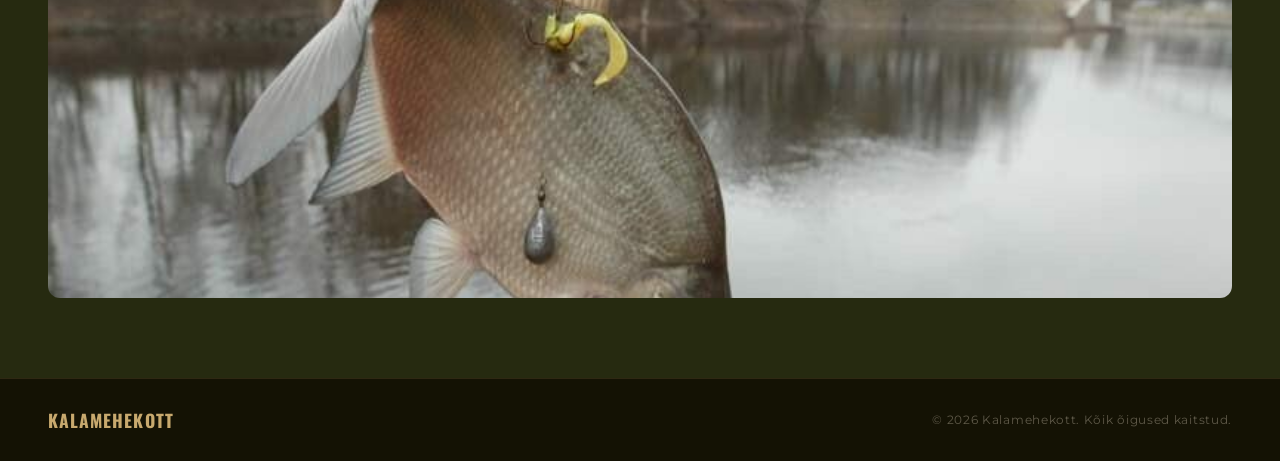
==== commit aec00ff3: "a" ====
--- a/index.html
+++ b/index.html
@@ -6,21 +6,26 @@
   <title>Kalamehekott</title>
   <link href="https://fonts.googleapis.com/css2?family=Oswald:wght@400;500;600;700;800&family=Montserrat:wght@300;400;500;600&display=swap" rel="stylesheet">
   <link rel="stylesheet" href="style.css">
+  <link rel="stylesheet" href="css/mobile.css">
 </head>
 <body>
 
   <nav>
     <div class="logo">Kalamehekott</div>
     <ul class="nav-links">
-      <li><a href="#">Tooted</a></li>
-      <li><a href="#">Kogud</a></li>
-      <li><a href="#">Kalastusinfo</a></li>
+      <li><a href="#products">Tooted</a></li>
+      <li><a href="kalastusinfo.html">Kalastusinfo</a></li>
       <li><a href="contact.html">Kontakt</a></li>
     </ul>
     <div class="nav-icons">
       <span title="Otsing"></span>
       <span title="Lemmikud"></span>
       <span title="Ostukorv"></span>
+    </div>
+    <div class="mobile-dots">
+      <a href="index.html" class="dot-link active" aria-label="Tooted"></a>
+      <a href="kalastusinfo.html" class="dot-link" aria-label="Kalastusinfo"></a>
+      <a href="contact.html" class="dot-link" aria-label="Kontakt"></a>
     </div>
   </nav>
 
@@ -29,19 +34,18 @@
       <img src="assets/haug.png" alt="Kalastamine">
     </div>
     <div class="hero-text">
-      <span class="hero-eyebrow">Uus kollektsioon 2025</span>
+      <span class="hero-eyebrow">Uus kollektsioon 2026</span>
       <h1>Kõik, mida<br>kalamees<br><span>vajab.</span></h1>
       <p>Kvaliteetsed kalastustarvikud ja varustus</p>
       <p>igale veekogule ja aastaajale.</p>
-      <p>Eesti kalamehele, Eesti looduses.</p>
       <div class="hero-actions">
-        <a href="#" class="btn-primary">Vaata tooteid</a>
+        <a href="#products" class="btn-primary">Vaata tooteid</a>
         <span class="hero-badge">Tasuta saatmine üle 50 €</span>
       </div>
     </div>
   </section>
 
-  <div class="section-label">Tooted</div>
+  <div class="section-label" id="products">Tooted</div>
   <div class="products">
     <div class="product-card">
       <span class="product-arrow">→</span>
@@ -52,7 +56,7 @@
       <p>Vastupidavad ja veekindlad kotid varustuse transportimiseks. Sobib nii jõele kui järvele.</p>
       <div class="product-footer">
         <div class="product-price">alates 29 €</div>
-        <a href="#" class="product-link">Vaata →</a>
+        <a href="https://salmo.ee/en/88-backpacks" class="product-link" target="_blank" rel="noopener">Vaata →</a>
       </div>
     </div>
 
@@ -65,7 +69,7 @@
       <p>Lai valik konksude, ujukite ja kunstsöötade kollektsioone kohalike kalade jaoks.</p>
       <div class="product-footer">
         <div class="product-price">alates 4,90 €</div>
-        <a href="#" class="product-link">Vaata →</a>
+        <a href="https://salmo.ee/en/11-rods" class="product-link" target="_blank" rel="noopener">Vaata →</a>
       </div>
     </div>
 
@@ -78,7 +82,7 @@
       <p>Veekindlad saapad, termokostüümid ja funktsioonikiht igaks ilmaks.</p>
       <div class="product-footer">
         <div class="product-price">alates 49 €</div>
-        <a href="#" class="product-link">Vaata →</a>
+        <a href="https://salmo.ee/en/16-clothing" class="product-link" target="_blank" rel="noopener">Vaata →</a>
       </div>
     </div>
   </div>
--- a/css/mobile.css
+++ b/css/mobile.css
@@ -0,0 +1,134 @@
+/* Mobile-specific overrides for compact layout and mobile menu */
+@media (max-width: 900px) {
+  nav {
+    flex-wrap: wrap;
+    height: auto;
+    padding: 16px 24px;
+  }
+
+  nav {
+    position: relative;
+  }
+
+  .nav-icons {
+    display: none;
+  }
+
+  .nav-links {
+    display: none;
+  }
+
+  .mobile-dots {
+    display: flex;
+    justify-content: space-between;
+    width: 110px;
+    position: absolute;
+    top: 16px;
+    right: 24px;
+    z-index: 101;
+  }
+
+  .dot-link {
+    width: 14px;
+    height: 14px;
+    border-radius: 50%;
+    background: #ffffff;
+    opacity: 0.55;
+    display: inline-block;
+  }
+
+  .dot-link.active {
+    opacity: 1;
+  }
+
+  .nav.open .nav-links {
+    display: flex;
+  }
+
+  .hero,
+  .feature,
+  .products,
+  .info-grid,
+  .tips-list {
+    grid-template-columns: 1fr;
+    margin: 0 24px 0;
+  }
+
+  .hero {
+    margin: 20px 24px 0;
+    gap: 24px;
+    justify-items: center;
+    text-align: center;
+  }
+
+  .hero-text {
+    display: flex;
+    flex-direction: column;
+    align-items: center;
+    text-align: center;
+    width: 100%;
+  }
+
+  .hero-actions {
+    justify-content: center;
+  }
+
+  .hero-text p,
+  .hero-eyebrow,
+  .hero-actions,
+  .hero-badge {
+    margin-left: auto;
+    margin-right: auto;
+  }
+
+  .hero.contact-hero {
+    padding: 24px;
+    margin: 20px 24px 0;
+  }
+
+  .hero-image {
+    height: 240px;
+  }
+
+  .hero-text h1 {
+    font-size: 2rem;
+  }
+
+  .hero-text p,
+  .section-label,
+  .feature-text p,
+  .info-card p,
+  .tip-item p,
+  .season-table-wrap th,
+  .season-table-wrap td,
+  .feature-caption,
+  footer p {
+    font-size: 0.95rem;
+  }
+
+  .products {
+    gap: 16px;
+  }
+
+  .product-card,
+  .info-card,
+  .tip-item,
+  .season-table-wrap,
+  .feature {
+    margin: 20px 0;
+  }
+
+  .product-card {
+    padding: 20px;
+  }
+
+  .section-label {
+    margin: 40px 24px 18px;
+  }
+
+  footer {
+    padding: 24px 24px;
+    flex-direction: column;
+    gap: 12px;
+  }
+}
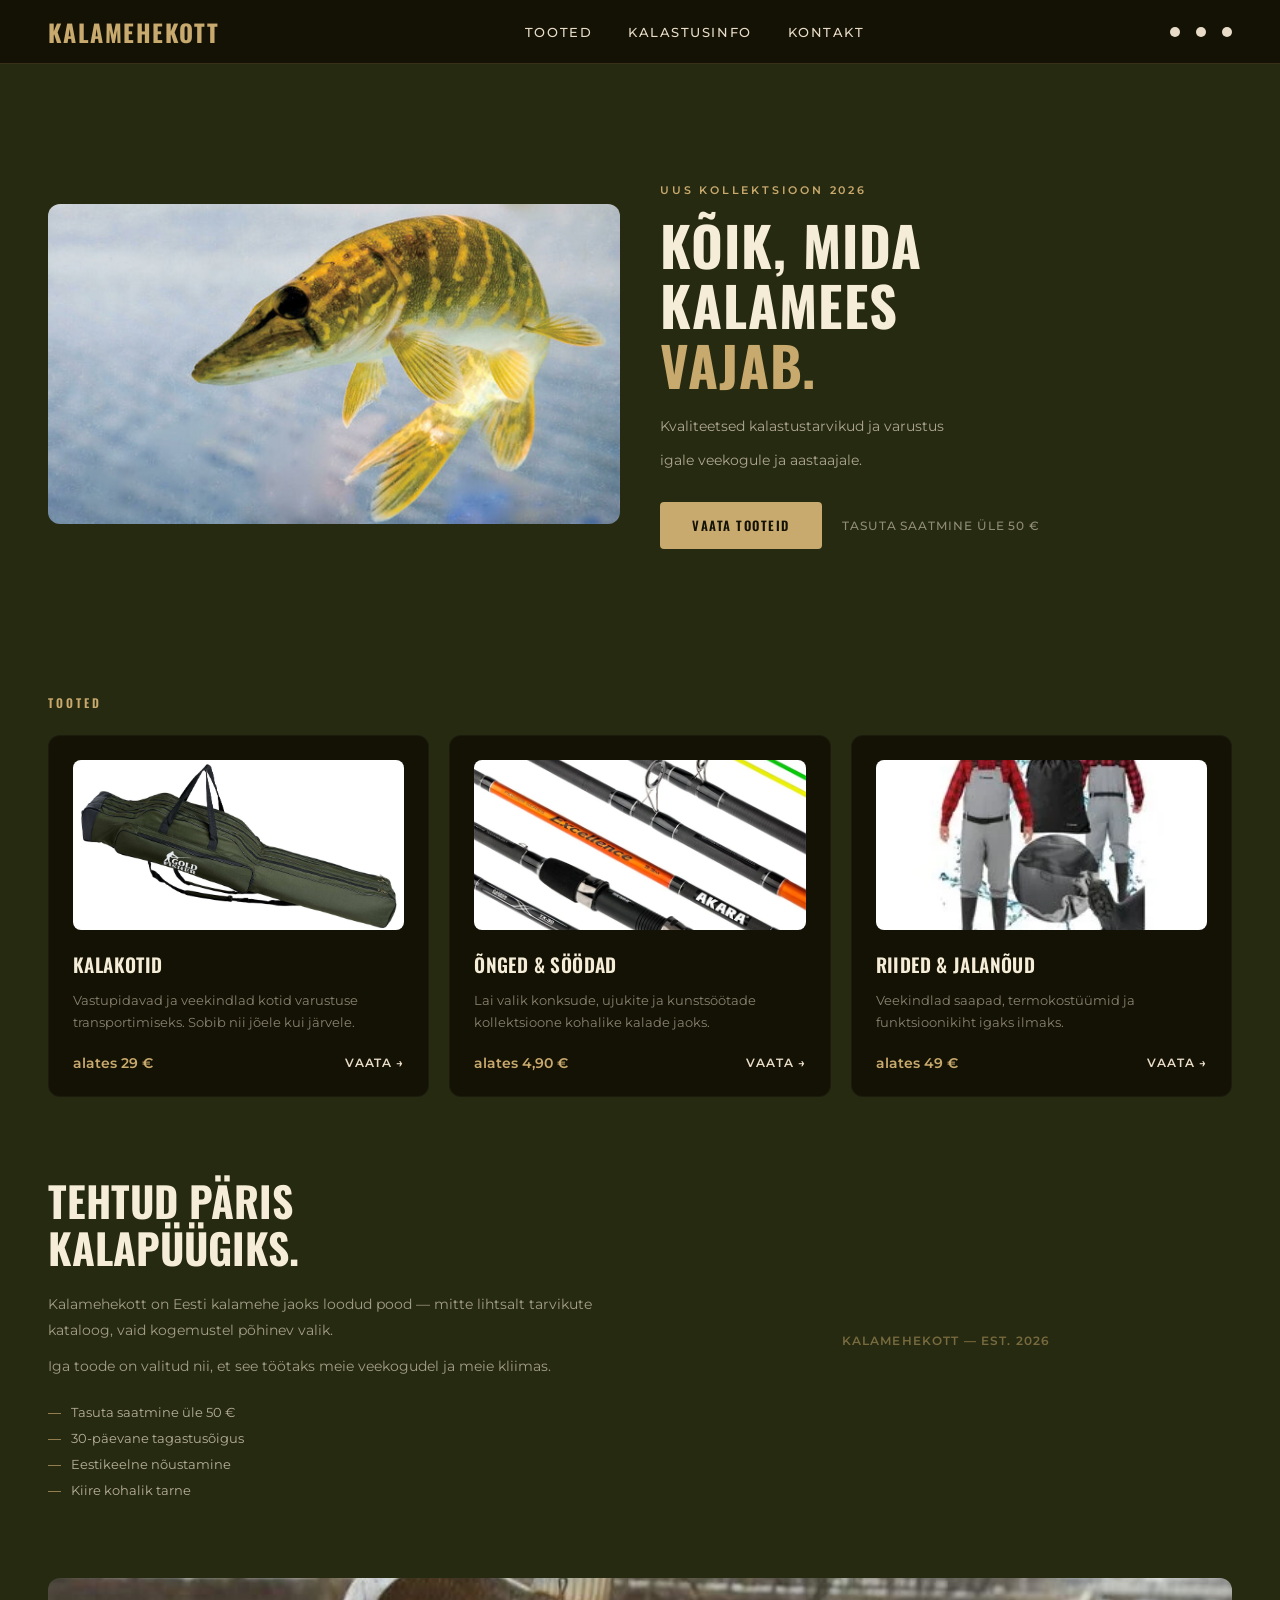
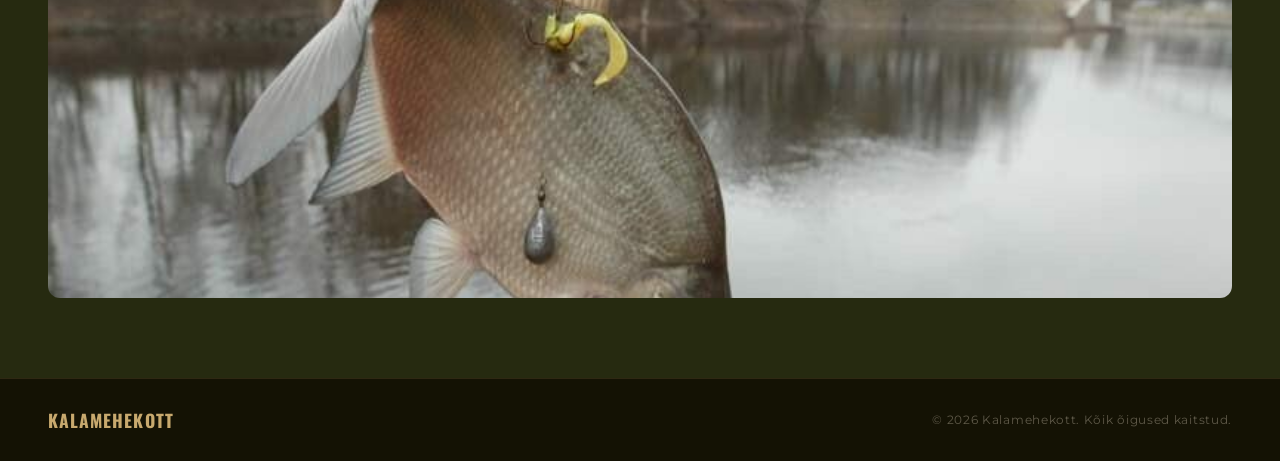
==== commit de3f79cd: "s" ====
--- a/index.html
+++ b/index.html
@@ -5,7 +5,7 @@
   <meta name="viewport" content="width=device-width, initial-scale=1.0">
   <title>Kalamehekott</title>
   <link href="https://fonts.googleapis.com/css2?family=Oswald:wght@400;500;600;700;800&family=Montserrat:wght@300;400;500;600&display=swap" rel="stylesheet">
-  <link rel="stylesheet" href="style.css">
+  <link rel="stylesheet" href="css/style.css">
   <link rel="stylesheet" href="css/mobile.css">
 </head>
 <body>
--- a/css/style.css
+++ b/css/style.css
@@ -0,0 +1,730 @@
+/* ================================
+   VÄRVID (Figma stiilijuhendist)
+   ================================ */
+:root {
+  --pitch-black: #141204;
+  --dark-khaki:  #262A10;
+  --khaki-bg:    #54442B;
+  --accent-gold: #C8A96E;
+  --light-cream: #F5EDD8;
+  --text-light: #E8DCC8;
+  --contact-green: #253317;
+}
+
+/* ================================
+   PÕHI
+   ================================ */
+* {
+  margin: 0;
+  padding: 0;
+  box-sizing: border-box;
+}
+
+body {
+  background-color: var(--dark-khaki);
+  color: var(--text-light);
+  font-family: 'Montserrat', sans-serif;
+  overflow-x: hidden;
+}
+
+img { max-width: 100%; }
+
+.hero.contact-hero {
+  background: var(--contact-green) !important;
+  border-radius: 16px;
+  padding: 32px;
+  margin: 40px 48px 0;
+  color: var(--text-light);
+}
+
+.hero.contact-hero .hero-image {
+  background: var(--contact-green) !important;
+  border: 2px solid var(--contact-green);
+}
+
+.hero.contact-hero .hero-image img {
+  background: var(--contact-green);
+}
+
+.hero.contact-hero .hero-text h1,
+.hero.contact-hero .hero-text p {
+  color: var(--text-light);
+}
+
+.hero.contact-hero .hero-text p {
+  color: rgba(232, 220, 200, 0.85);
+}
+
+.hero.contact-hero .hero-text h1 {
+  font-family: 'Montserrat', sans-serif;
+  font-size: 2.6rem;
+  text-transform: none;
+}
+
+/* ================================
+   NAVIGATSIOON
+   ================================ */
+nav {
+  background: var(--pitch-black);
+  display: flex;
+  align-items: center;
+  justify-content: space-between;
+  padding: 0 48px;
+  height: 64px;
+  position: sticky;
+  top: 0;
+  z-index: 100;
+  border-bottom: 1px solid rgba(200, 169, 110, 0.2);
+}
+
+.logo {
+  font-family: 'Oswald', sans-serif;
+  font-size: 1.5rem;
+  font-weight: 700;
+  letter-spacing: 0.06em;
+  text-transform: uppercase;
+  color: var(--accent-gold);
+}
+
+.nav-links {
+  display: flex;
+  gap: 36px;
+  list-style: none;
+}
+
+.nav.open .nav-links {
+  display: flex;
+}
+
+.nav-links a {
+  color: var(--text-light);
+  text-decoration: none;
+  font-size: 0.8rem;
+  font-weight: 500;
+  letter-spacing: 0.12em;
+  text-transform: uppercase;
+  transition: color 0.2s;
+}
+
+.nav-links a:hover,
+.nav-links a.active {
+  color: var(--accent-gold);
+}
+
+.nav-icons {
+  display: flex;
+  gap: 16px;
+  align-items: center;
+}
+
+.nav-icons span {
+  width: 10px;
+  height: 10px;
+  background: var(--text-light);
+  border-radius: 50%;
+  cursor: pointer;
+  transition: background 0.2s;
+}
+
+.mobile-dots {
+  display: none;
+}
+
+.nav-icons span:hover {
+  background: var(--accent-gold);
+}
+
+/* ================================
+   HERO SEKTSIOON
+   ================================ */
+.hero {
+  display: grid;
+  grid-template-columns: 1fr 1fr;
+  min-height: 520px;
+  margin: 40px 48px 0;
+  gap: 40px;
+  align-items: center;
+}
+
+.hero-image {
+  background: var(--khaki-bg);
+  border-radius: 12px;
+  height: 320px;
+  overflow: hidden;
+}
+
+.hero.contact-hero .hero-image {
+  background: var(--contact-green);
+  border: 2px solid var(--contact-green);
+}
+
+.hero-image img {
+  width: 100%;
+  height: 100%;
+  object-fit: cover;
+  display: block;
+}
+
+.hero-text {
+  padding: 16px 0;
+}
+
+.hero-eyebrow {
+  display: inline-block;
+  margin-bottom: 18px;
+  font-size: 0.7rem;
+  font-weight: 600;
+  letter-spacing: 0.25em;
+  text-transform: uppercase;
+  color: var(--accent-gold);
+}
+
+.hero-text h1 {
+  font-family: 'Oswald', sans-serif;
+  font-size: 3.4rem;
+  font-weight: 700;
+  text-transform: uppercase;
+  line-height: 1.1;
+  letter-spacing: 0.02em;
+  color: var(--light-cream);
+  margin-bottom: 20px;
+}
+
+.hero-text h1 span {
+  color: var(--accent-gold);
+}
+
+.hero-text p {
+  font-size: 0.9rem;
+  line-height: 1.8;
+  color: rgba(232, 220, 200, 0.7);
+  margin-bottom: 8px;
+}
+
+.hero-actions {
+  margin-top: 28px;
+  display: flex;
+  align-items: center;
+  gap: 20px;
+  flex-wrap: wrap;
+}
+
+.btn-primary {
+  display: inline-block;
+  background: var(--accent-gold);
+  color: var(--pitch-black);
+  font-family: 'Oswald', sans-serif;
+  font-size: 0.8rem;
+  font-weight: 600;
+  letter-spacing: 0.12em;
+  text-transform: uppercase;
+  text-decoration: none;
+  padding: 14px 32px;
+  border-radius: 4px;
+  transition: transform 0.2s, box-shadow 0.2s;
+}
+
+.btn-primary:hover {
+  transform: translateY(-2px);
+  box-shadow: 0 8px 24px rgba(200, 169, 110, 0.25);
+}
+
+.hero-badge {
+  font-size: 0.72rem;
+  font-weight: 500;
+  letter-spacing: 0.08em;
+  text-transform: uppercase;
+  color: rgba(232, 220, 200, 0.55);
+}
+
+/* ================================
+   SEKTSIOONI PEALKIRI
+   ================================ */
+.section-label {
+  font-family: 'Oswald', sans-serif;
+  font-size: 0.75rem;
+  font-weight: 600;
+  letter-spacing: 0.25em;
+  text-transform: uppercase;
+  color: var(--accent-gold);
+  margin: 70px 48px 24px;
+}
+
+/* ================================
+   TOOTEKAARDID
+   ================================ */
+.products {
+  display: grid;
+  grid-template-columns: repeat(3, 1fr);
+  gap: 20px;
+  margin: 0 48px;
+}
+
+.product-card {
+  background: var(--pitch-black);
+  border-radius: 12px;
+  padding: 24px;
+  position: relative;
+  cursor: pointer;
+  transition: transform 0.25s, box-shadow 0.25s;
+  border: 1px solid rgba(255, 255, 255, 0.04);
+}
+
+.product-card:hover {
+  transform: translateY(-6px);
+  box-shadow: 0 16px 40px rgba(0, 0, 0, 0.4);
+}
+
+.product-card:hover .product-arrow {
+  opacity: 1;
+  transform: translateX(0);
+}
+
+.product-thumb-wrap {
+  width: 100%;
+  height: 170px;
+  border-radius: 8px;
+  overflow: hidden;
+  margin-bottom: 20px;
+  background: var(--khaki-bg);
+}
+
+.product-thumb {
+  width: 100%;
+  height: 100%;
+  object-fit: cover;
+  display: block;
+  transition: transform 0.4s;
+}
+
+.product-card:hover .product-thumb {
+  transform: scale(1.05);
+}
+
+.product-card h3 {
+  font-family: 'Oswald', sans-serif;
+  font-size: 1.2rem;
+  font-weight: 600;
+  text-transform: uppercase;
+  letter-spacing: 0.02em;
+  color: var(--light-cream);
+  margin-bottom: 10px;
+}
+
+.product-card p {
+  font-size: 0.82rem;
+  line-height: 1.7;
+  color: rgba(232, 220, 200, 0.55);
+}
+
+.product-footer {
+  margin-top: 20px;
+  display: flex;
+  align-items: center;
+  justify-content: space-between;
+}
+
+.product-price {
+  font-size: 0.9rem;
+  font-weight: 600;
+  color: var(--accent-gold);
+}
+
+.product-link {
+  font-size: 0.75rem;
+  font-weight: 600;
+  letter-spacing: 0.08em;
+  text-transform: uppercase;
+  color: var(--text-light);
+  text-decoration: none;
+  transition: color 0.2s;
+}
+
+.product-link:hover {
+  color: var(--accent-gold);
+}
+
+.product-arrow {
+  position: absolute;
+  top: 24px;
+  right: 24px;
+  color: var(--accent-gold);
+  font-size: 1.1rem;
+  opacity: 0;
+  transform: translateX(-6px);
+  transition: all 0.25s;
+}
+
+/* ================================
+   INFO SEKTSIOON
+   ================================ */
+.feature {
+  display: grid;
+  grid-template-columns: 1fr 1fr;
+  gap: 40px;
+  margin: 80px 48px;
+  align-items: center;
+}
+
+.feature-text h2 {
+  font-family: 'Oswald', sans-serif;
+  font-size: 2.6rem;
+  font-weight: 700;
+  text-transform: uppercase;
+  color: var(--light-cream);
+  margin-bottom: 20px;
+  line-height: 1.15;
+}
+
+.feature-text p {
+  font-size: 0.85rem;
+  line-height: 1.9;
+  color: rgba(232, 220, 200, 0.65);
+  margin-bottom: 10px;
+}
+
+.feature-list {
+  list-style: none;
+  margin-top: 24px;
+  display: flex;
+  flex-direction: column;
+  gap: 10px;
+}
+
+.feature-list li {
+  font-size: 0.82rem;
+  color: rgba(232, 220, 200, 0.75);
+  display: flex;
+  align-items: center;
+  gap: 10px;
+}
+
+.feature-list li::before {
+  content: '—';
+  color: var(--accent-gold);
+  flex-shrink: 0;
+}
+
+.feature-right {
+  display: flex;
+  align-items: center;
+  justify-content: center;
+  height: 100%;
+}
+
+.feature-image-wrap {
+  border-radius: 12px;
+  height: 380px;
+  overflow: hidden;
+  position: relative;
+}
+
+.feature-image-wrap img {
+  width: 100%;
+  height: 100%;
+  object-fit: cover;
+  display: block;
+}
+
+.feature-image-wrap::after {
+  content: '';
+  position: absolute;
+  bottom: 0;
+  left: 0;
+  right: 0;
+  height: 80px;
+  background: linear-gradient(to top, var(--dark-khaki), transparent);
+}
+
+.feature-caption {
+  text-align: right;
+  margin-top: 8px;
+  font-size: 0.72rem;
+  font-weight: 600;
+  letter-spacing: 0.1em;
+  color: rgba(200, 169, 110, 0.5);
+  text-transform: uppercase;
+}
+
+/* ================================
+   LATIKAS SEKTSIOON
+   ================================ */
+.latikas-section {
+  margin: 0 48px 80px;
+  border-radius: 12px;
+  overflow: hidden;
+  background: var(--khaki-bg);
+}
+
+.latikas-section img {
+  width: 100%;
+  display: block;
+  object-fit: cover;
+  max-height: 320px;
+}
+
+/* ================================
+   FOOTER
+   ================================ */
+footer {
+  background: var(--pitch-black);
+  border-top: 1px solid rgba(200, 169, 110, 0.15);
+  padding: 28px 48px;
+  display: flex;
+  justify-content: space-between;
+  align-items: center;
+  margin-top: 80px;
+}
+
+footer .logo {
+  font-size: 1.1rem;
+}
+
+footer p {
+  font-size: 0.72rem;
+  color: rgba(232, 220, 200, 0.35);
+  letter-spacing: 0.06em;
+}
+
+/* ================================
+   KALASTUSINFO LEHT
+   ================================ */
+.page-header {
+  margin: 40px 48px 20px;
+  text-align: left;
+}
+
+.kalastusinfo-page .page-header {
+  text-align: center;
+  margin: 40px auto 20px;
+  max-width: 1100px;
+  padding: 0 24px;
+}
+
+.kalastusinfo-page .page-header p {
+  margin-left: auto;
+  margin-right: auto;
+  max-width: 840px;
+}
+
+.page-header span {
+  font-family: 'Montserrat', sans-serif;
+  font-size: 0.95rem;
+  font-weight: 600;
+  letter-spacing: 0;
+  text-transform: none;
+  color: rgba(232, 220, 200, 0.7);
+}
+
+.page-header h1 {
+  font-family: 'Montserrat', sans-serif;
+  font-size: 2rem;
+  font-weight: 700;
+  text-transform: none;
+  color: var(--light-cream);
+  margin-top: 10px;
+}
+
+.page-header p {
+  margin-top: 10px;
+  font-size: 1rem;
+  color: rgba(232, 220, 200, 0.75);
+  max-width: none;
+  margin-left: 0;
+  margin-right: 0;
+  line-height: 1.6;
+}
+
+.kalastusinfo-page .section-label {
+  font-family: 'Montserrat', sans-serif;
+  font-size: 0.95rem;
+  font-weight: 600;
+  letter-spacing: 0;
+  text-transform: none;
+  color: rgba(232, 220, 200, 0.7);
+  margin: 40px 48px 18px;
+}
+
+.kalastusinfo-page .info-grid {
+  display: block;
+  gap: 0;
+  margin: 0 48px 40px;
+}
+
+.info-card {
+  background: rgba(255, 255, 255, 0.06);
+  border-radius: 6px;
+  padding: 14px;
+  border: 1px solid rgba(255, 255, 255, 0.08);
+  margin-bottom: 14px;
+}
+
+.info-card:hover {
+  transform: none;
+  box-shadow: none;
+}
+
+.info-card h3 {
+  font-family: 'Montserrat', sans-serif;
+  font-size: 1rem;
+  font-weight: 700;
+  text-transform: none;
+  letter-spacing: 0;
+  color: var(--light-cream);
+  margin-bottom: 8px;
+}
+
+.info-card p {
+  font-size: 0.85rem;
+  line-height: 1.8;
+  color: rgba(232, 220, 200, 0.6);
+}
+
+.season-table-wrap {
+  margin: 0 48px 80px;
+  background: var(--pitch-black);
+  border-radius: 12px;
+  overflow: hidden;
+  border: 1px solid rgba(255, 255, 255, 0.04);
+}
+
+.season-table-wrap table {
+  width: 100%;
+  border-collapse: collapse;
+}
+
+.season-table-wrap th,
+.season-table-wrap td {
+  padding: 16px 24px;
+  text-align: left;
+  font-size: 0.85rem;
+}
+
+.season-table-wrap th {
+  font-family: 'Montserrat', sans-serif;
+  font-weight: 600;
+  letter-spacing: 0.02em;
+  text-transform: none;
+  font-size: 0.82rem;
+  color: var(--accent-gold);
+  background: rgba(200, 169, 110, 0.06);
+}
+
+.season-table-wrap td {
+  color: rgba(232, 220, 200, 0.75);
+  border-top: 1px solid rgba(255, 255, 255, 0.04);
+}
+
+.season-status {
+  display: inline-block;
+  padding: 4px 12px;
+  border-radius: 100px;
+  font-size: 0.7rem;
+  font-weight: 600;
+  letter-spacing: 0.06em;
+  text-transform: uppercase;
+}
+
+.season-status.open {
+  background: rgba(120, 180, 110, 0.15);
+  color: #9fcf95;
+}
+
+.season-status.closed {
+  background: rgba(200, 100, 90, 0.15);
+  color: #e0a39a;
+}
+
+.tips-section {
+  margin: 0 48px 80px;
+}
+
+.tips-section h2 {
+  font-family: 'Montserrat', sans-serif;
+  font-size: 1.4rem;
+  font-weight: 700;
+  text-transform: none;
+  color: var(--light-cream);
+  margin-bottom: 20px;
+}
+
+.tips-list {
+  display: block;
+  gap: 0;
+}
+
+.tip-item {
+  display: block;
+  gap: 10px;
+  background: rgba(255, 255, 255, 0.05);
+  border-radius: 8px;
+  padding: 18px;
+  border: 1px solid rgba(255, 255, 255, 0.08);
+  margin-bottom: 14px;
+}
+
+.tip-number {
+  font-family: 'Montserrat', sans-serif;
+  font-size: 1.3rem;
+  font-weight: 700;
+  color: var(--accent-gold);
+  display: block;
+  margin-bottom: 10px;
+}
+
+.tip-item h4 {
+  font-family: 'Montserrat', sans-serif;
+  font-size: 0.95rem;
+  font-weight: 700;
+  text-transform: none;
+  color: var(--light-cream);
+  margin-bottom: 6px;
+}
+
+.tip-item p {
+  font-size: 0.82rem;
+  line-height: 1.7;
+  color: rgba(232, 220, 200, 0.6);
+}
+
+/* ================================
+   ANIMATSIOONID
+   ================================ */
+.reveal {
+  opacity: 0;
+  transform: translateY(24px);
+  animation: reveal 0.7s ease forwards;
+}
+
+@keyframes reveal {
+  to {
+    opacity: 1;
+    transform: translateY(0);
+  }
+}
+
+.hero { animation-delay: 0.1s; }
+.product-card:nth-child(1) { animation: reveal 0.6s 0.2s ease forwards; opacity: 0; }
+.product-card:nth-child(2) { animation: reveal 0.6s 0.35s ease forwards; opacity: 0; }
+.product-card:nth-child(3) { animation: reveal 0.6s 0.5s ease forwards; opacity: 0; }
+
+/* ================================
+   RESPONSIIVSUS
+   ================================ */
+@media (max-width: 900px) {
+  .hero,
+  .feature,
+  .products,
+  .info-grid,
+  .tips-list {
+    grid-template-columns: 1fr;
+  }
+
+  .nav-links {
+    display: none;
+  }
+
+  .hero-text h1 {
+    font-size: 2.4rem;
+  }
+}
--- a/css/mobile.css
+++ b/css/mobile.css
@@ -88,6 +88,11 @@
 
   .hero-image {
     height: 240px;
+    order: 2;
+  }
+
+  .hero-text {
+    order: 1;
   }
 
   .hero-text h1 {
